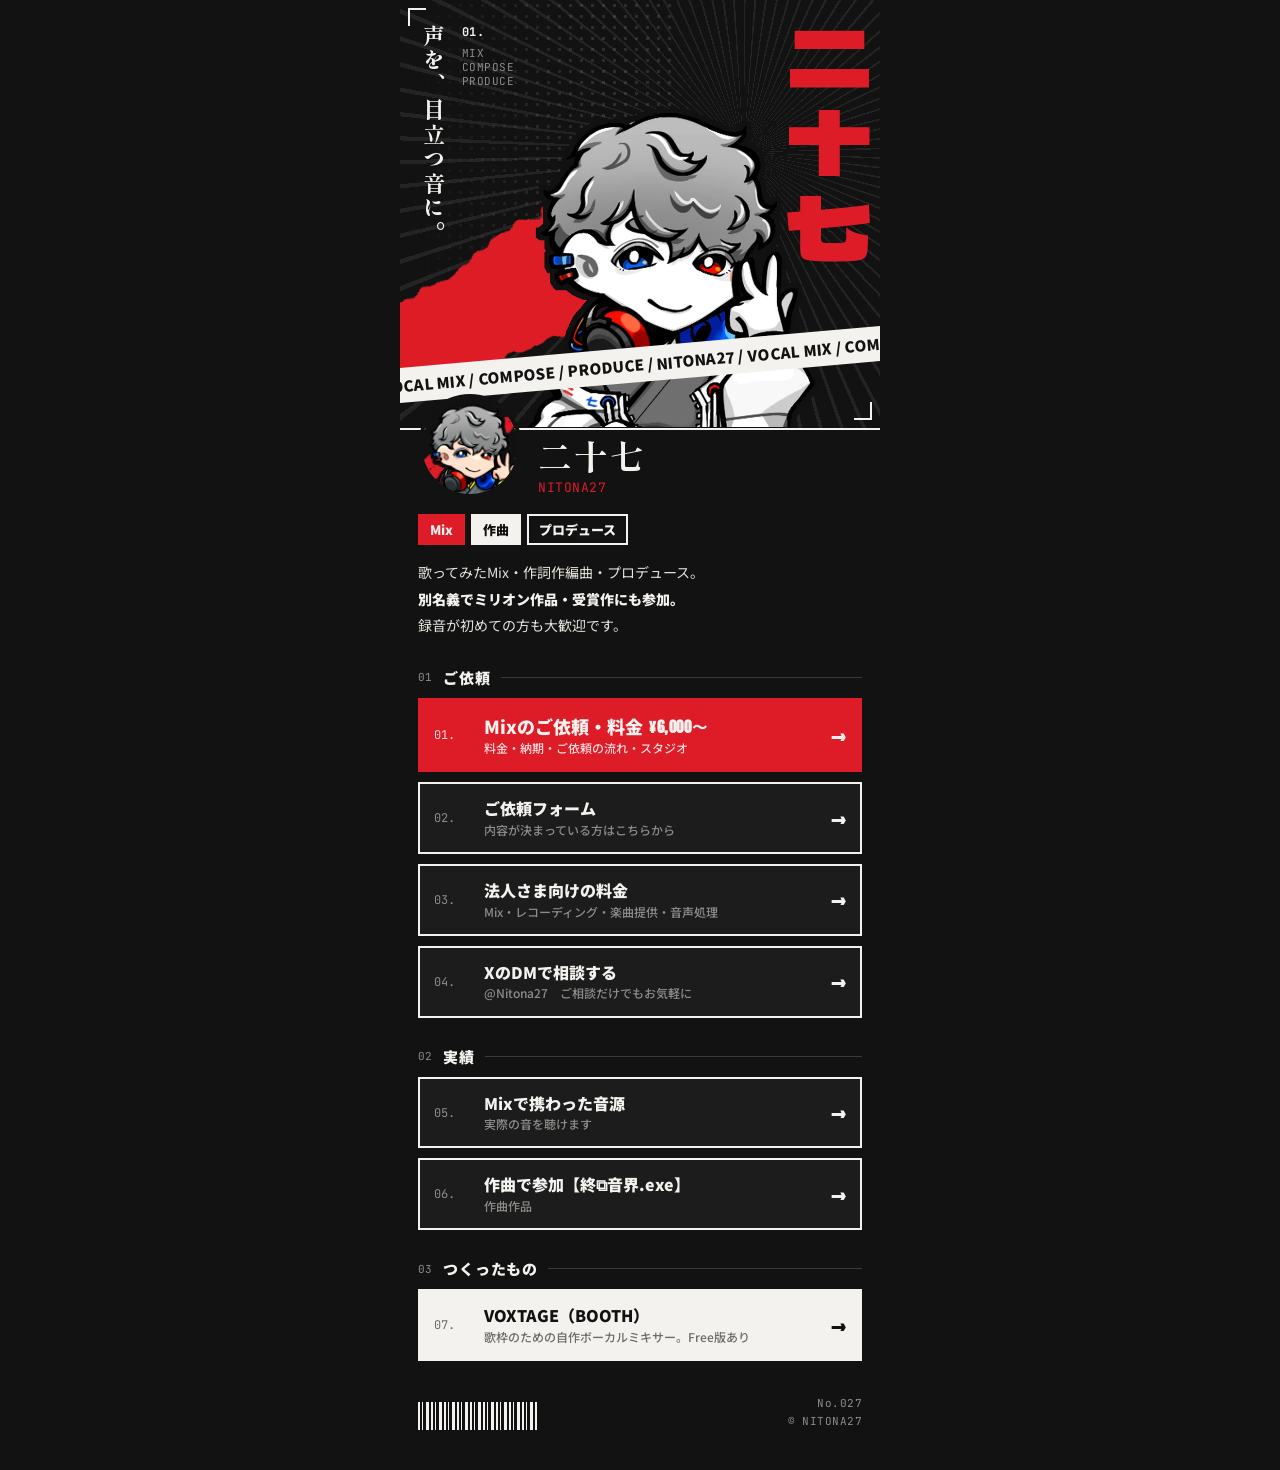
==== index.html @ 15f1308a "リンクまとめ・Mix依頼・法人向けページを公開 Co-Authored-By: Claude Opus 5.5 <noreply@anthropic.com> Claude-Session: http" ====
<!doctype html>
<html lang="ja">
<head>
<meta charset="utf-8">
<meta name="viewport" content="width=device-width, initial-scale=1">
<title>二十七 NITONA27 | Mix・作曲・プロデュース</title>
<meta name="description" content="歌ってみたMix・作詞作編曲・プロデュース。声を、目立つ音に。">
<meta property="og:title" content="二十七 NITONA27 | Mix・作曲・プロデュース">
<meta property="og:description" content="歌ってみたMix・作詞作編曲・プロデュース。声を、目立つ音に。">
<link rel="preconnect" href="https://fonts.googleapis.com">
<link rel="preconnect" href="https://fonts.gstatic.com" crossorigin>
<link href="https://fonts.googleapis.com/css2?family=Anton&family=Dela+Gothic+One&family=JetBrains+Mono:wght@500;700&family=Noto+Sans+JP:wght@500;700;900&family=Shippori+Mincho:wght@800&display=swap" rel="stylesheet">
<link rel="stylesheet" href="assets/base.css">
</head>
<body>
<svg width="0" height="0" style="position:absolute" aria-hidden="true">
  <filter id="rough"><feTurbulence type="fractalNoise" baseFrequency=".035" numOctaves="2" seed="7"/><feDisplacementMap in="SourceGraphic" scale="26"/></filter>
</svg>
<div class="wrap">

  <header class="hero" aria-label="二十七 NITONA27">
    <div class="speed"></div>
    <div class="dots"></div>
    <div class="brush"></div>
    <div class="kanji" aria-hidden="true">二十七</div>
    <div class="catch">声を、目立つ音に。</div>
    <div class="no mono"><b>01.</b>MIX<br>COMPOSE<br>PRODUCE</div>
    <img class="chara" src="assets/chara.webp" alt="二十七のキャラクター">
    <div class="tape" aria-hidden="true"><span>VOCAL MIX / COMPOSE / PRODUCE / NITONA27 / VOCAL MIX / COMPOSE / PRODUCE / NITONA27 / VOCAL MIX / COMPOSE / PRODUCE / NITONA27 / VOCAL MIX / COMPOSE / PRODUCE / NITONA27 /&nbsp;</span></div>
    <i class="corner c1"></i><i class="corner c2"></i>
  </header>

  <section class="prof">
    <div class="icon"><img src="assets/icon.webp" alt=""></div>
    <div class="name">
      <h1>二十七</h1>
      <div class="en mono">NITONA27</div>
    </div>
  </section>

  <div class="bar">
    <span class="tag r">Mix</span><span class="tag w">作曲</span><span class="tag">プロデュース</span>
  </div>

  <p class="bio">
    歌ってみたMix・作詞作編曲・プロデュース。<br>
    <strong>別名義でミリオン作品・受賞作にも参加。</strong><br>
    録音が初めての方も大歓迎です。
  </p>

  <div class="sec"><span class="mono">01</span><h2>ご依頼</h2></div>
  <nav class="links">
    <a class="lk main" href="mix/">
      <span class="n">01.</span>
      <span class="t">Mixのご依頼・料金<span class="price">¥6,000〜</span><span class="d">料金・納期・ご依頼の流れ・スタジオ</span></span>
      <span class="arr">→</span>
    </a>
    <a class="lk" href="https://docs.google.com/forms/d/e/1FAIpQLSckRCGYwtbF3PnygqizUw5z88bdaml2ghjASNbcTzcCqCtTZw/viewform" target="_blank" rel="noopener">
      <span class="n">02.</span>
      <span class="t">ご依頼フォーム<span class="d">内容が決まっている方はこちらから</span></span>
      <span class="arr">→</span>
    </a>
    <a class="lk" href="biz/">
      <span class="n">03.</span>
      <span class="t">法人さま向けの料金<span class="d">Mix・レコーディング・楽曲提供・音声処理</span></span>
      <span class="arr">→</span>
    </a>
    <a class="lk" href="https://x.com/Nitona27" target="_blank" rel="noopener">
      <span class="n">04.</span>
      <span class="t">XのDMで相談する<span class="d">@Nitona27　ご相談だけでもお気軽に</span></span>
      <span class="arr">→</span>
    </a>
  </nav>

  <div class="sec"><span class="mono">02</span><h2>実績</h2></div>
  <nav class="links">
    <a class="lk" href="https://x.gd/OzLsVF" target="_blank" rel="noopener">
      <span class="n">05.</span>
      <span class="t">Mixで携わった音源<span class="d">実際の音を聴けます</span></span>
      <span class="arr">→</span>
    </a>
    <a class="lk" href="https://x.gd/h1kRX" target="_blank" rel="noopener">
      <span class="n">06.</span>
      <span class="t">作曲で参加【終⧉音界.exe】<span class="d">作曲作品</span></span>
      <span class="arr">→</span>
    </a>
  </nav>

  <div class="sec"><span class="mono">03</span><h2>つくったもの</h2></div>
  <nav class="links">
    <a class="lk light" href="https://vagency.booth.pm/items/9057393" target="_blank" rel="noopener">
      <span class="n">07.</span>
      <span class="t">VOXTAGE（BOOTH）<span class="d">歌枠のための自作ボーカルミキサー。Free版あり</span></span>
      <span class="arr">→</span>
    </a>
  </nav>

  <footer>
    <div class="barcode" aria-hidden="true"></div>
    <div class="mono">No.027<br>© NITONA27</div>
  </footer>
</div>
</body>
</html>
---- assets/base.css ----
:root{
    --ink:#121212; --ink2:#1c1c1d; --paper:#f4f2ee; --red:#de1c28; --blue:#1e50ff; --gray:#8e8c88; --line:#3a3a3c;
  }
  *{box-sizing:border-box;margin:0;padding:0}
  html{background:var(--ink)}
  body{background:var(--ink);color:var(--paper);font-family:"Noto Sans JP",sans-serif;-webkit-font-smoothing:antialiased;min-height:100vh}
  a{color:inherit;text-decoration:none}
  .wrap{max-width:480px;margin:0 auto;position:relative;overflow:hidden;padding-bottom:40px}
  .mono{font-family:"JetBrains Mono",monospace;letter-spacing:.04em}

  /* ---------- hero ---------- */
  .hero{position:relative;height:430px;overflow:hidden;border-bottom:2px solid var(--paper)}
  .speed{position:absolute;inset:-40%;background:repeating-conic-gradient(from 0deg at 62% 42%, rgba(255,255,255,.075) 0deg .7deg, transparent .7deg 4deg)}
  .dots{position:absolute;left:0;top:0;width:58%;height:78%;background-image:radial-gradient(rgba(255,255,255,.12) 1.4px,transparent 1.6px);background-size:11px 11px;-webkit-mask-image:linear-gradient(90deg,transparent,#000 70%);mask-image:linear-gradient(90deg,transparent,#000 70%)}
  .brush{position:absolute;left:-10%;top:210px;width:85%;height:120px;background:var(--red);transform:rotate(-28deg);border-radius:60% 40% 55% 45%/50%;filter:url(#rough)}
  .kanji{position:absolute;right:10px;top:16px;font-family:"Dela Gothic One";color:var(--red);font-size:86px;line-height:.98;writing-mode:vertical-rl;letter-spacing:-.02em}
  .chara{position:absolute;right:58px;bottom:-6px;width:310px;max-width:72%}
  .catch{position:absolute;left:18px;top:24px;writing-mode:vertical-rl;font-family:"Shippori Mincho";font-weight:800;font-size:22px;letter-spacing:.12em}
  .no{position:absolute;left:62px;top:24px;font-size:11px;color:var(--gray)}
  .no b{display:block;color:var(--paper);font-size:12px;margin-bottom:6px}
  .tape{position:absolute;left:-20px;right:-20px;bottom:46px;background:var(--paper);color:var(--ink);transform:rotate(-5deg);white-space:nowrap;overflow:hidden;font-weight:900;font-size:15px;padding:7px 0;letter-spacing:.02em}
  .tape span{display:inline-block;animation:slide 18s linear infinite}
  @keyframes slide{to{transform:translateX(-50%)}}
  @media (prefers-reduced-motion:reduce){.tape span{animation:none}}
  .corner{position:absolute;width:18px;height:18px;border-color:var(--paper);border-style:solid;border-width:0}
  .c1{left:8px;top:8px;border-left-width:2px;border-top-width:2px}
  .c2{right:8px;bottom:8px;border-right-width:2px;border-bottom-width:2px}

  /* ---------- profile ---------- */
  .prof{display:flex;gap:16px;align-items:flex-end;padding:0 18px;margin-top:-36px;position:relative;z-index:2}
  .icon{width:104px;height:104px;border-radius:50%;border:4px solid var(--ink);background:var(--ink);overflow:hidden;flex:none}
  .icon img{width:100%;height:100%;display:block}
  .name{padding-bottom:2px}
  .name h1{font-family:"Shippori Mincho";font-weight:800;font-size:34px;line-height:1;letter-spacing:.06em}
  .name .en{color:var(--red);font-size:13px;margin-top:6px}
  .bar{display:flex;gap:6px;flex-wrap:wrap;padding:16px 18px 0}
  .tag{font-weight:900;font-size:13px;padding:4px 10px;border:2px solid var(--paper)}
  .tag.r{background:var(--red);border-color:var(--red)}
  .tag.w{background:var(--paper);color:var(--ink)}
  .bio{padding:14px 18px 0;font-size:14px;line-height:1.9;color:#e6e3dd}
  .bio strong{color:var(--paper);font-weight:900}
  .bio .sub{display:block;color:var(--gray);font-size:12px;line-height:1.7;margin-top:4px}

  /* ---------- links ---------- */
  .sec{display:flex;align-items:center;gap:10px;padding:28px 18px 10px}
  .sec .mono{font-size:11px;color:var(--gray)}
  .sec h2{font-size:15px;font-weight:900;letter-spacing:.06em}
  .sec::after{content:"";flex:1;height:1px;background:var(--line)}
  .links{display:grid;gap:10px;padding:0 18px}
  .lk{position:relative;display:grid;grid-template-columns:40px 1fr 22px;align-items:center;gap:10px;padding:14px 14px;border:2px solid var(--paper);background:var(--ink2);transition:transform .12s ease, background .12s ease}
  .lk:hover{transform:translate(-2px,-2px);box-shadow:4px 4px 0 var(--red)}
  .lk:active{transform:translate(0,0);box-shadow:none}
  .lk .n{font-family:"JetBrains Mono",monospace;font-size:12px;color:var(--gray)}
  .lk .t{font-weight:900;font-size:16px;line-height:1.35}
  .lk .d{display:block;font-weight:500;font-size:12px;color:var(--gray);margin-top:2px}
  .lk .arr{font-family:"Anton";font-size:22px;text-align:right}
  .lk.main{background:var(--red);border-color:var(--red)}
  .lk.main .n,.lk.main .d{color:#ffd9dc}
  .lk.main .t{font-size:18px}
  .lk.light{background:var(--paper);color:var(--ink);border-color:var(--paper)}
  .lk.light .n,.lk.light .d{color:#6d6b67}
  .lk.light:hover{box-shadow:4px 4px 0 var(--blue)}
  .lk.todo{opacity:.45;pointer-events:none}
  .price{display:inline-block;font-family:"Anton";font-size:15px;letter-spacing:.04em;margin-left:6px;vertical-align:1px}

  /* ---------- footer ---------- */
  footer{display:flex;justify-content:space-between;align-items:flex-end;padding:34px 18px 0}
  .barcode{height:28px;width:120px;background:repeating-linear-gradient(90deg,var(--paper) 0 2px,transparent 2px 4px,var(--paper) 4px 5px,transparent 5px 8px,var(--paper) 8px 11px,transparent 11px 13px)}
  footer .mono{font-size:11px;color:var(--gray);text-align:right;line-height:1.6}
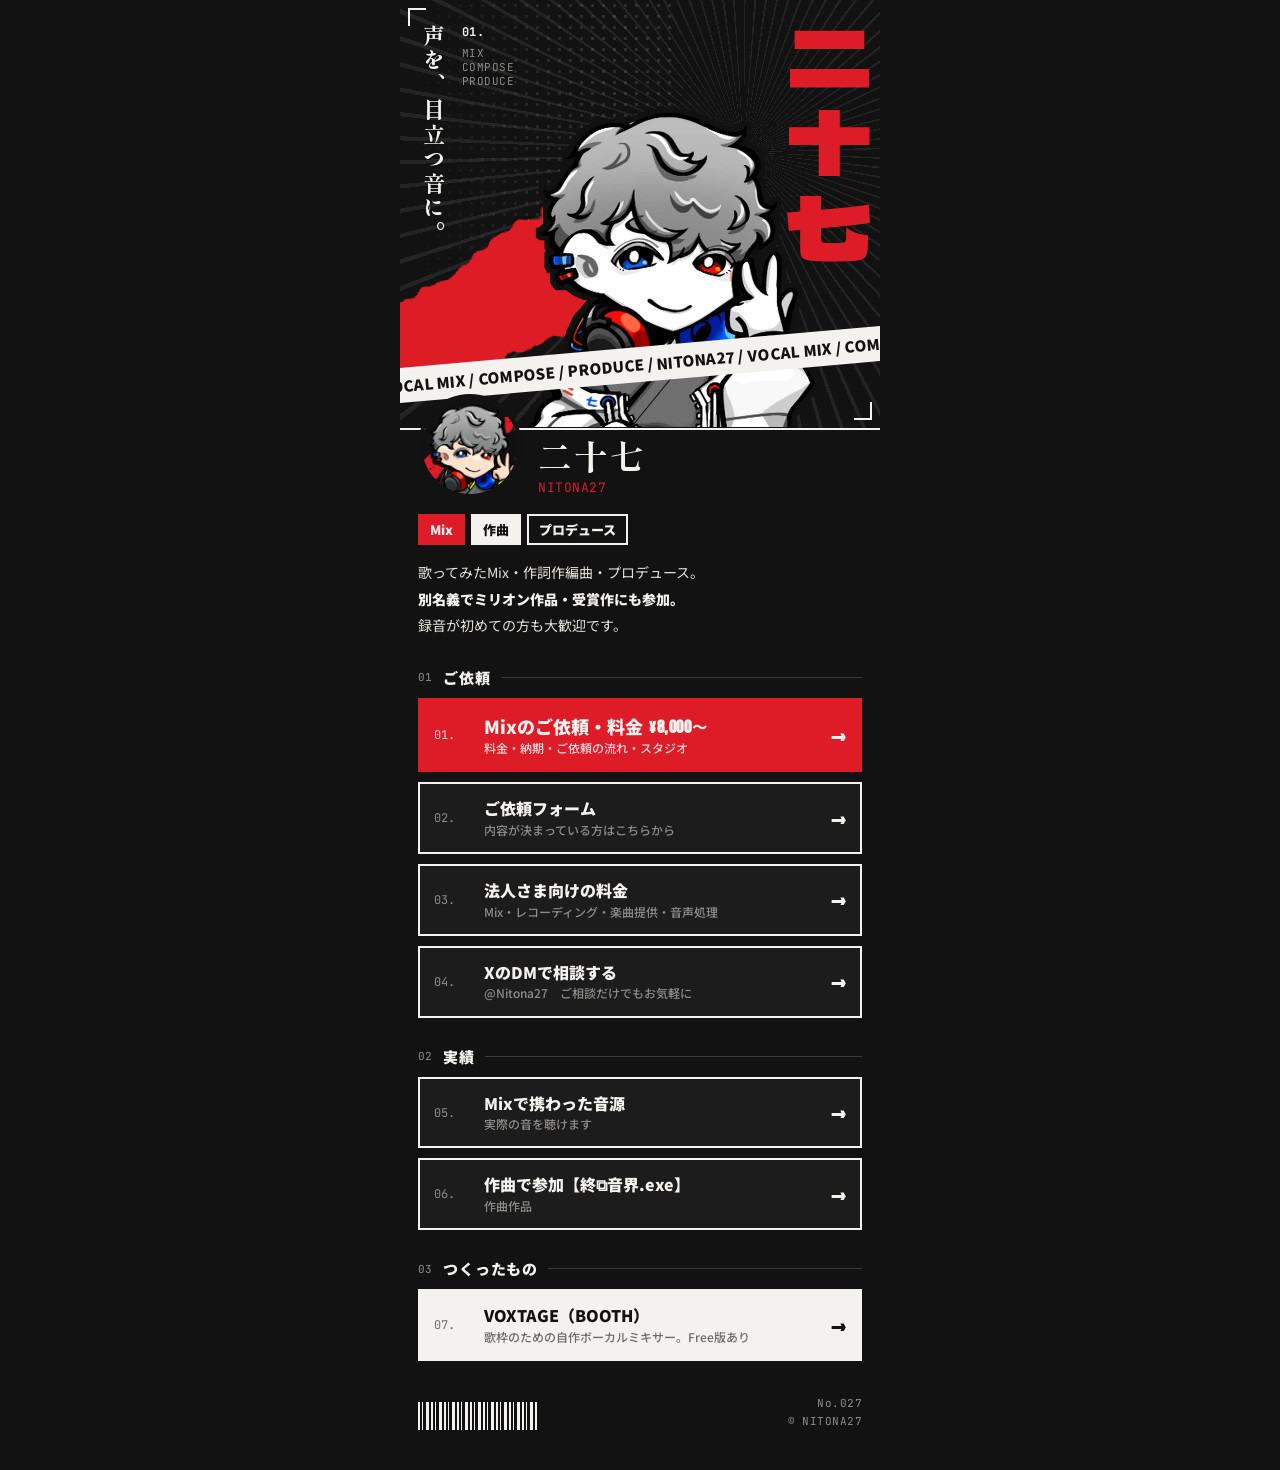
==== commit db646835: "歌い手さん向けの料金を新しい料金に更新 Co-Authored-By: Claude Opus 5.5 <noreply@anthropic.com> Claude-Session: https://" ====
--- a/index.html
+++ b/index.html
@@ -52,7 +52,7 @@
   <nav class="links">
     <a class="lk main" href="mix/">
       <span class="n">01.</span>
-      <span class="t">Mixのご依頼・料金<span class="price">¥6,000〜</span><span class="d">料金・納期・ご依頼の流れ・スタジオ</span></span>
+      <span class="t">Mixのご依頼・料金<span class="price">¥8,000〜</span><span class="d">料金・納期・ご依頼の流れ・スタジオ</span></span>
       <span class="arr">→</span>
     </a>
     <a class="lk" href="https://docs.google.com/forms/d/e/1FAIpQLSckRCGYwtbF3PnygqizUw5z88bdaml2ghjASNbcTzcCqCtTZw/viewform" target="_blank" rel="noopener">
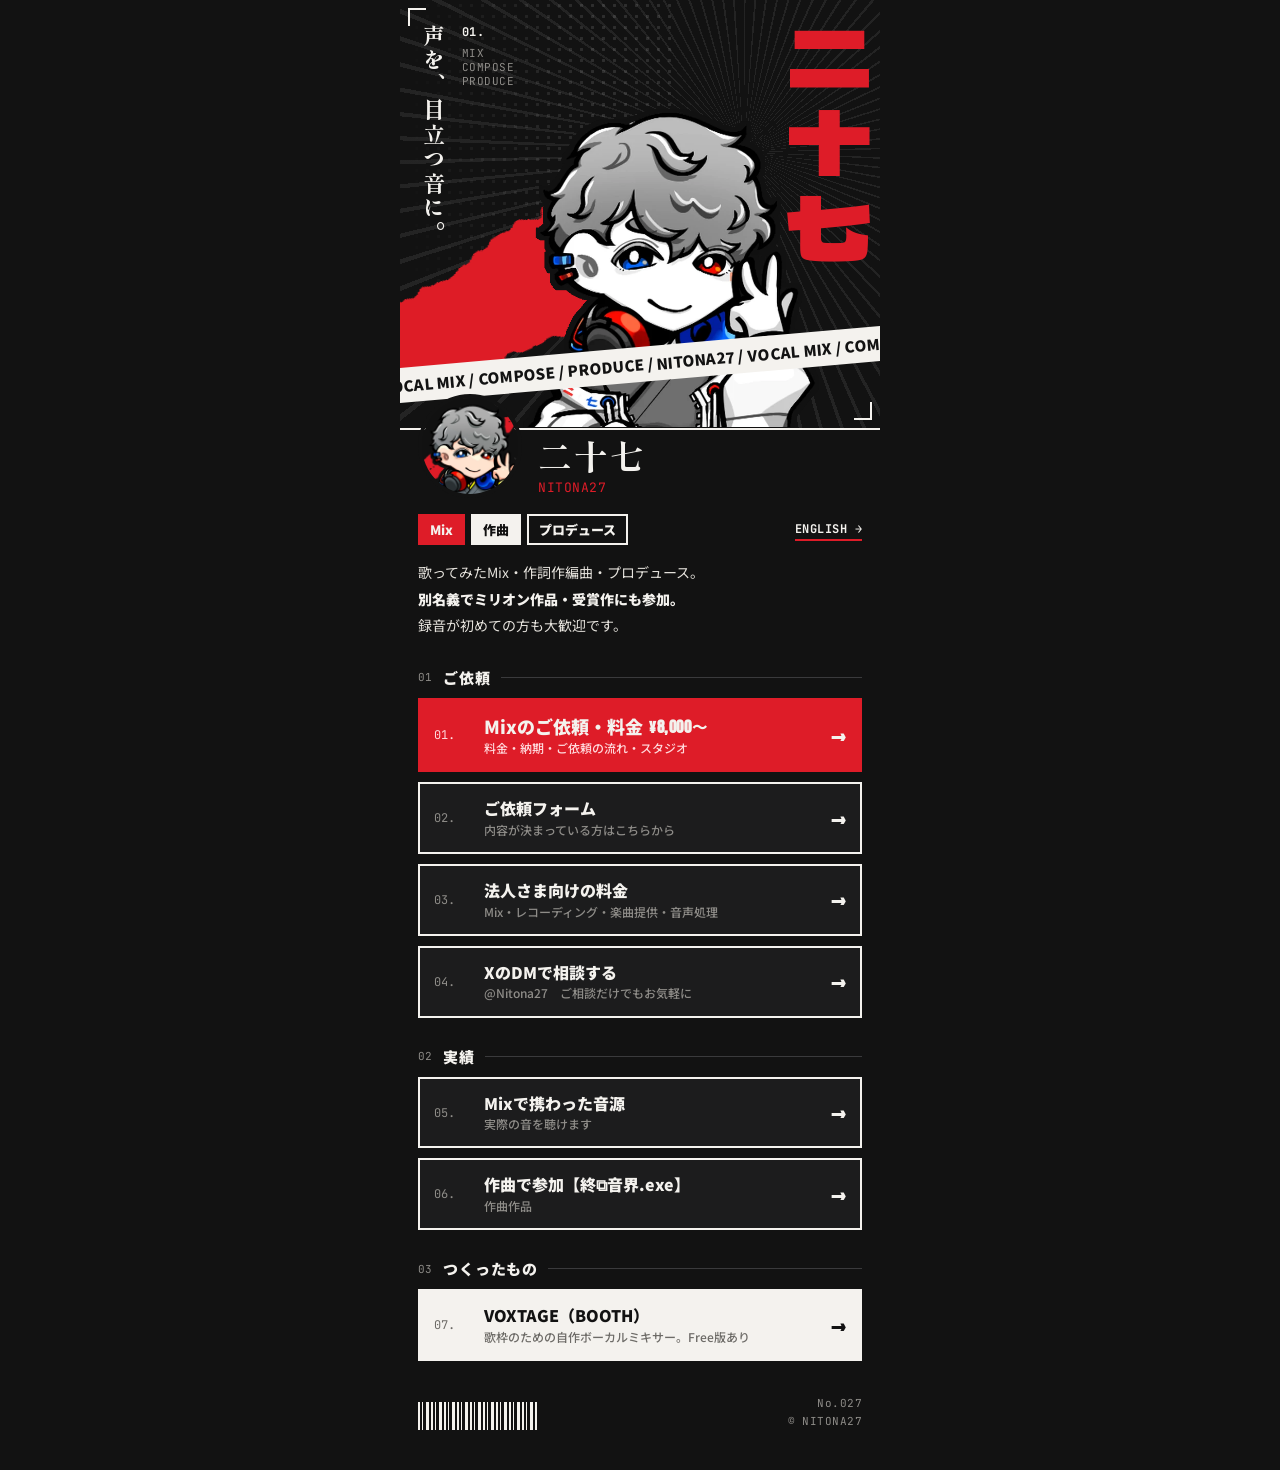
==== commit 349defb8: "英語のリンクページとMix依頼ページを追加 - /en/ と /en/mix/ を追加（料金は円＋ドルの目安、支払いはPayPal、依頼はXのDM） - 日本語ページに ENGLISH への切り替えリ" ====
--- a/index.html
+++ b/index.html
@@ -7,6 +7,8 @@
 <meta name="description" content="歌ってみたMix・作詞作編曲・プロデュース。声を、目立つ音に。">
 <meta property="og:title" content="二十七 NITONA27 | Mix・作曲・プロデュース">
 <meta property="og:description" content="歌ってみたMix・作詞作編曲・プロデュース。声を、目立つ音に。">
+<link rel="alternate" hreflang="ja" href="https://nitona27.github.io/">
+<link rel="alternate" hreflang="en" href="https://nitona27.github.io/en/">
 <link rel="preconnect" href="https://fonts.googleapis.com">
 <link rel="preconnect" href="https://fonts.gstatic.com" crossorigin>
 <link href="https://fonts.googleapis.com/css2?family=Anton&family=Dela+Gothic+One&family=JetBrains+Mono:wght@500;700&family=Noto+Sans+JP:wght@500;700;900&family=Shippori+Mincho:wght@800&display=swap" rel="stylesheet">
@@ -40,6 +42,7 @@
 
   <div class="bar">
     <span class="tag r">Mix</span><span class="tag w">作曲</span><span class="tag">プロデュース</span>
+    <a class="lang mono" href="en/" hreflang="en" lang="en">ENGLISH →</a>
   </div>
 
   <p class="bio">
--- a/assets/base.css
+++ b/assets/base.css
@@ -68,3 +68,8 @@
   footer{display:flex;justify-content:space-between;align-items:flex-end;padding:34px 18px 0}
   .barcode{height:28px;width:120px;background:repeating-linear-gradient(90deg,var(--paper) 0 2px,transparent 2px 4px,var(--paper) 4px 5px,transparent 5px 8px,var(--paper) 8px 11px,transparent 11px 13px)}
   footer .mono{font-size:11px;color:var(--gray);text-align:right;line-height:1.6}
+
+  /* ---------- language switch ---------- */
+  .lang{margin-left:auto;align-self:center;font-size:12px;font-weight:700;color:var(--paper);border-bottom:2px solid var(--red);padding:2px 0}
+  .lang:hover{color:var(--red)}
+  .en-catch{font-family:"Anton",sans-serif;font-weight:400;font-size:21px;letter-spacing:.14em}
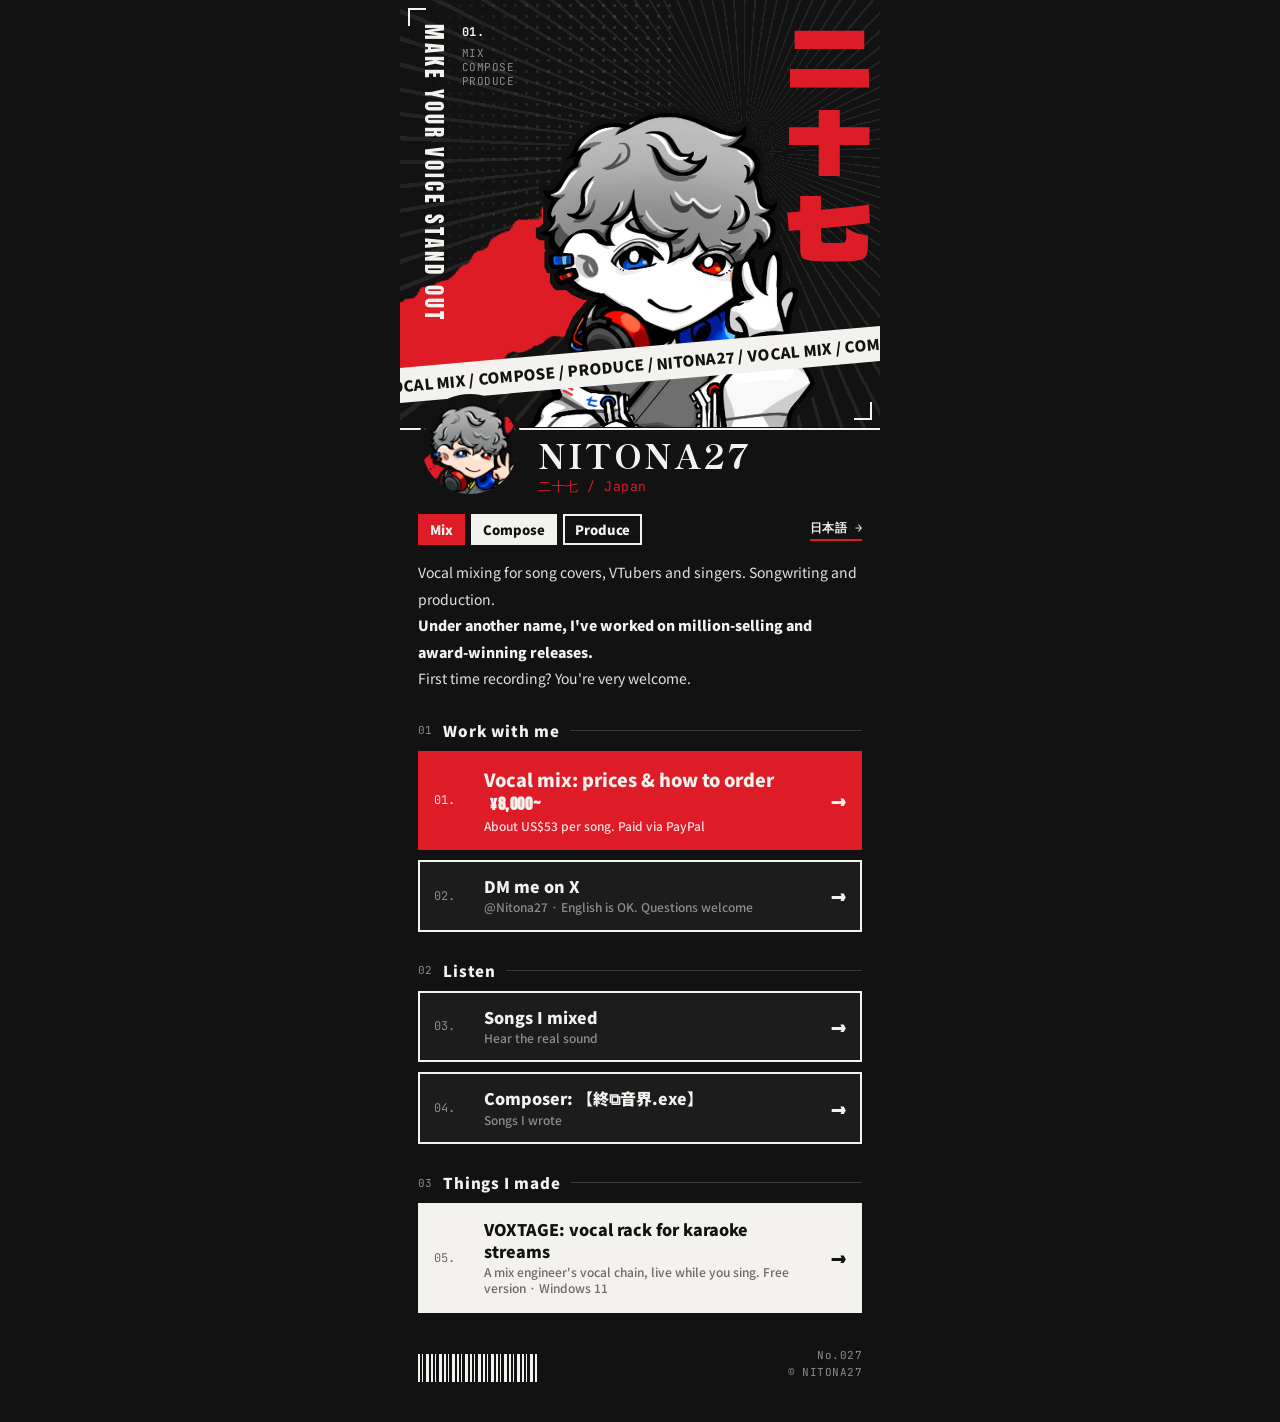
==== commit c17f62f4: "端末の言語設定で日本語／英語ページへ自動で切り替える - assets/lang.js を追加。初回は端末の言語（日本語以外なら英語）で切り替え - 「日本語 →」「ENGLISH →」で選んだ言語は" ====
--- a/index.html
+++ b/index.html
@@ -9,6 +9,7 @@
 <meta property="og:description" content="歌ってみたMix・作詞作編曲・プロデュース。声を、目立つ音に。">
 <link rel="alternate" hreflang="ja" href="https://nitona27.github.io/">
 <link rel="alternate" hreflang="en" href="https://nitona27.github.io/en/">
+<script src="assets/lang.js"></script>
 <link rel="preconnect" href="https://fonts.googleapis.com">
 <link rel="preconnect" href="https://fonts.gstatic.com" crossorigin>
 <link href="https://fonts.googleapis.com/css2?family=Anton&family=Dela+Gothic+One&family=JetBrains+Mono:wght@500;700&family=Noto+Sans+JP:wght@500;700;900&family=Shippori+Mincho:wght@800&display=swap" rel="stylesheet">
